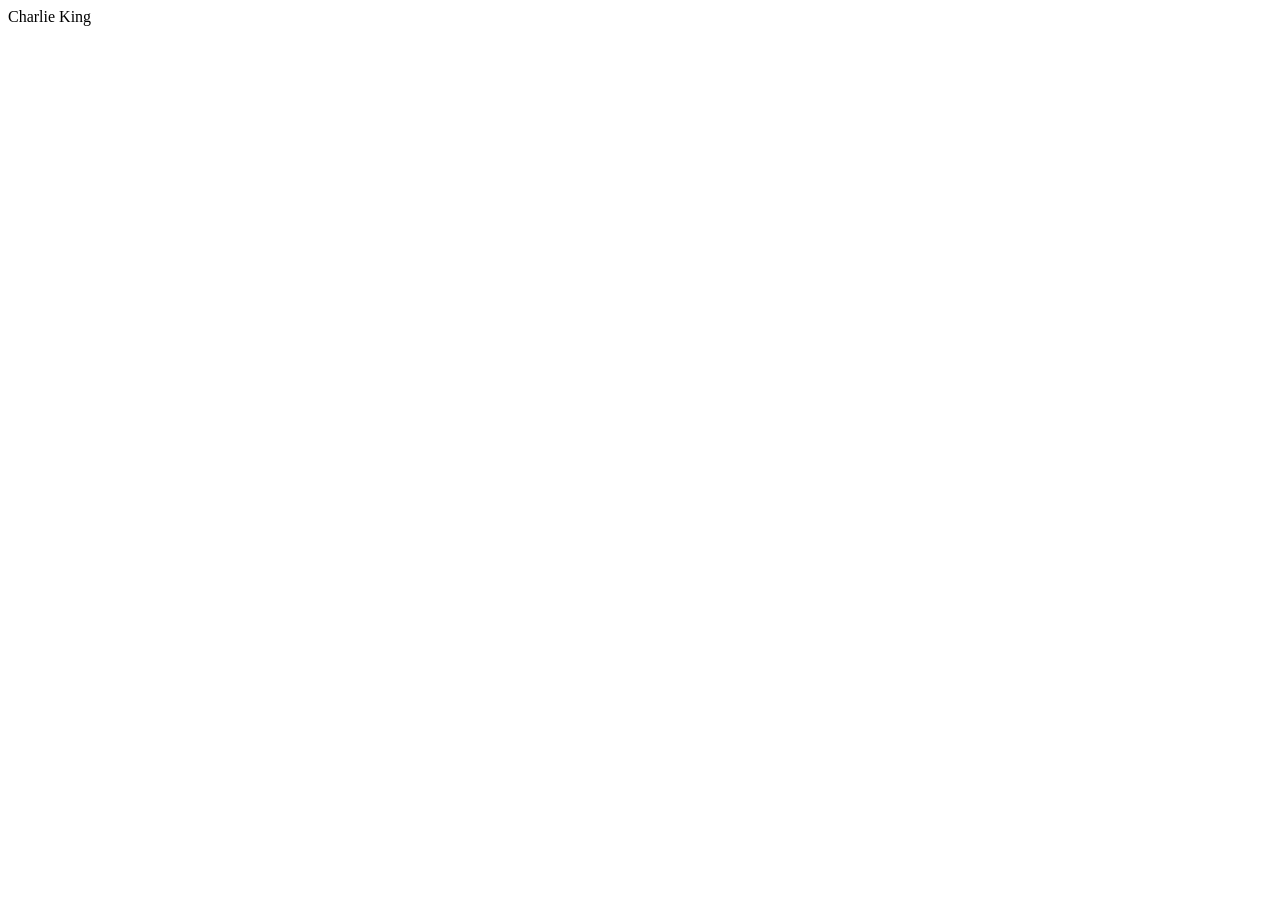
==== index.html @ 3c4afb52 "Create index.html Home Page" ====
<!DOCTYPE html>
<html lang="en">
<head>
    <meta charset="UTF-8">
    <meta name="viewport" content="width=device-width, initial-scale=1.0">
    <title>Charlie's Website</title>
</head>
<body>
    Charlie King
</body>
</html>
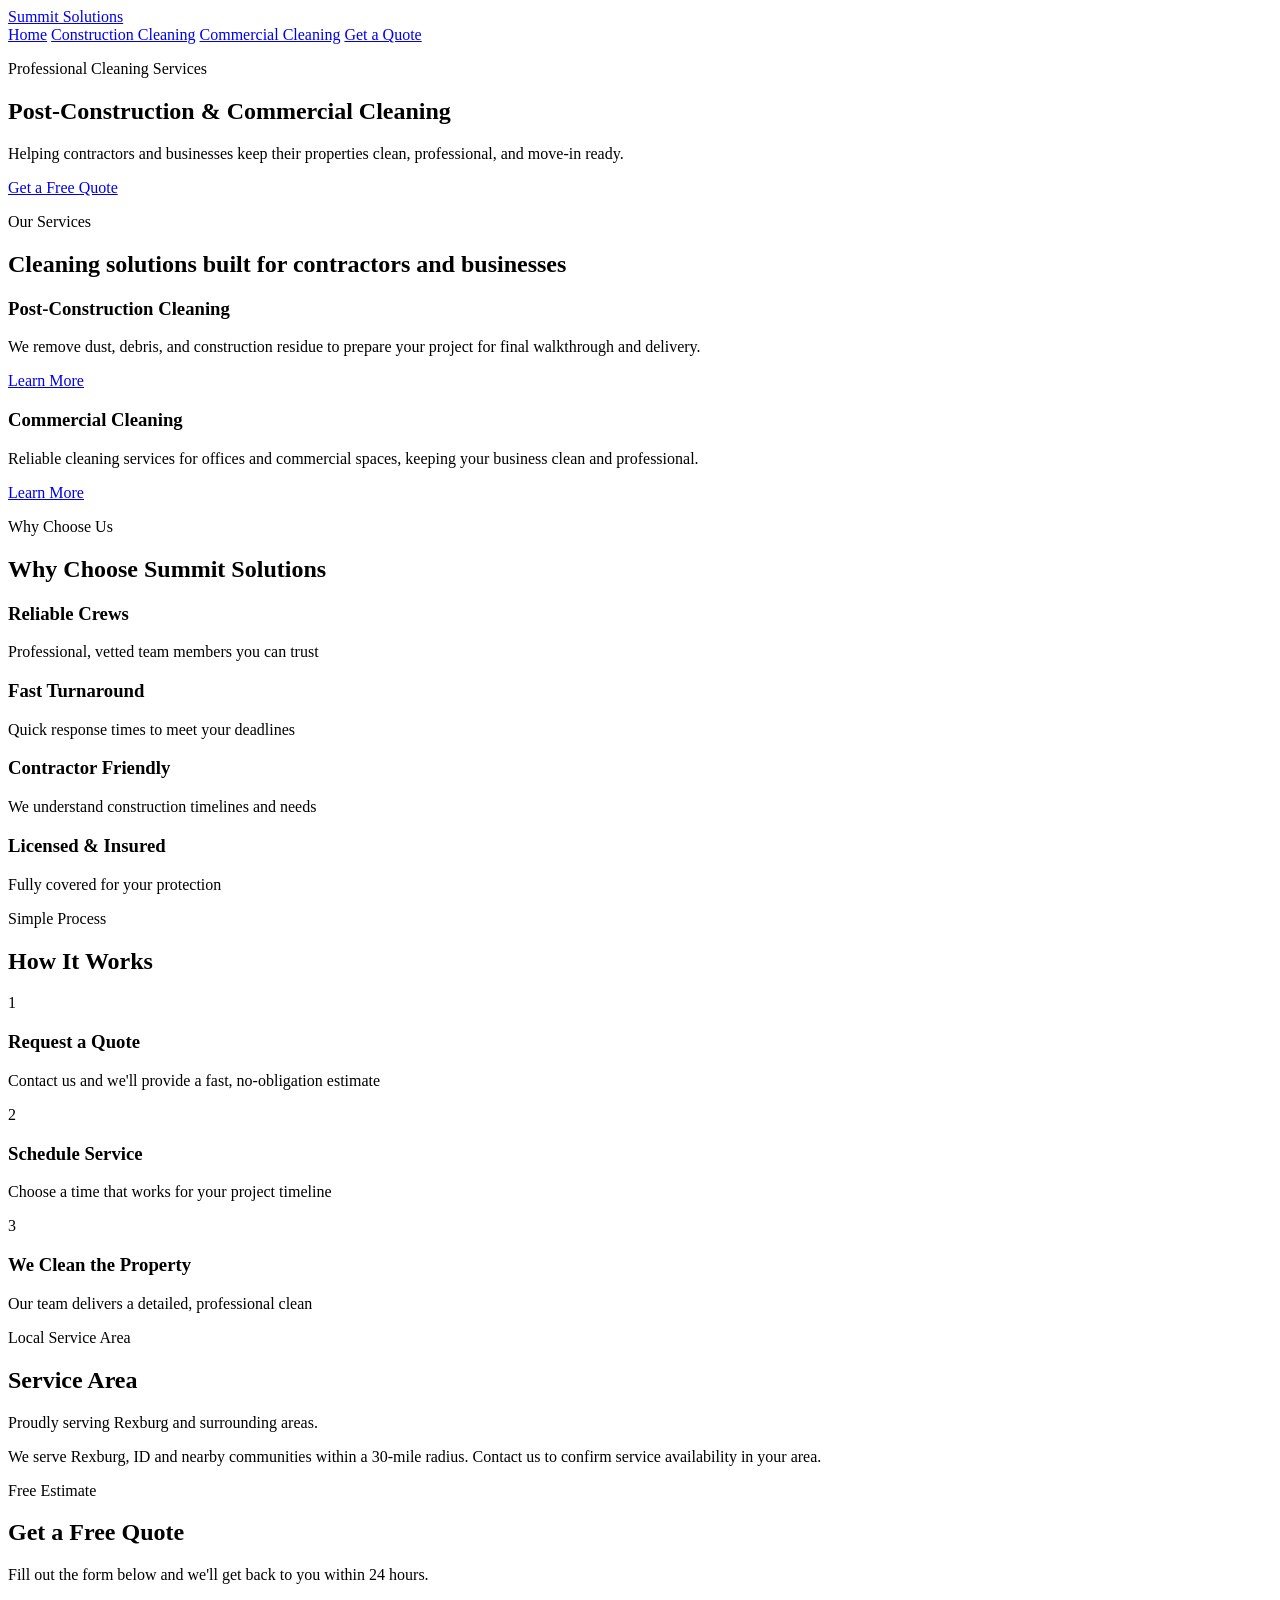
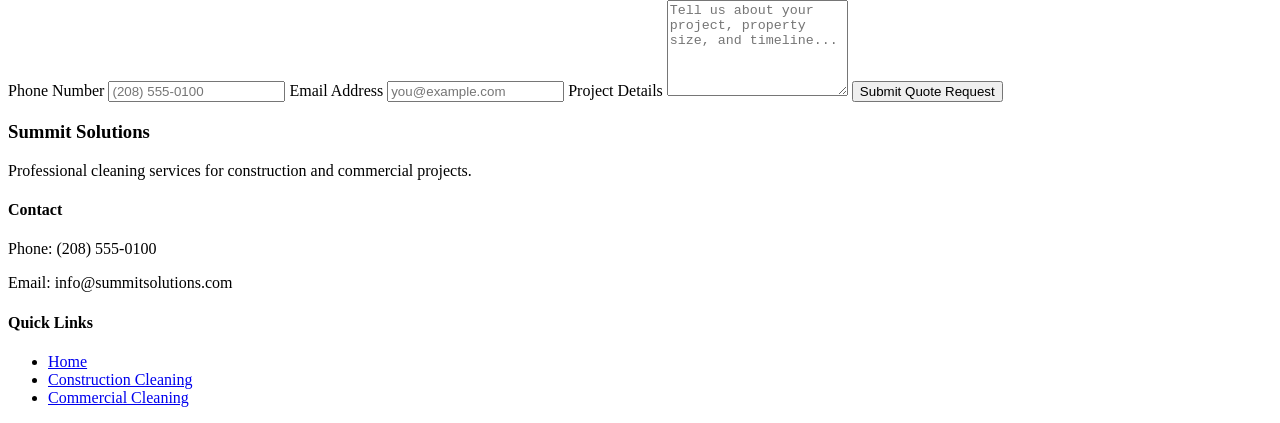
==== commit af387e0e: "Add files via upload added content" ====
--- a/index.html
+++ b/index.html
@@ -1,11 +1,211 @@
-<!DOCTYPE html>
-<html lang="en">
-<head>
-    <meta charset="UTF-8">
-    <meta name="viewport" content="width=device-width, initial-scale=1.0">
-    <title>Charlie's Website</title>
-</head>
-<body>
-    Charlie King
-</body>
+<!DOCTYPE html>
+<html lang="en">
+<head>
+  <meta charset="UTF-8" />
+  <meta name="viewport" content="width=device-width, initial-scale=1.0" />
+  <title>Summit Solutions | Post-Construction & Commercial Cleaning</title>
+
+  <link rel="preconnect" href="https://fonts.googleapis.com" />
+  <link rel="preconnect" href="https://fonts.gstatic.com" crossorigin />
+  <link
+    href="https://fonts.googleapis.com/css2?family=Montserrat:wght@500;600;700;800&family=Open+Sans:wght@400;500;600&display=swap"
+    rel="stylesheet"
+  />
+
+  <link rel="stylesheet" href="styles.css" />
+</head>
+<body>
+  <header class="site-header">
+    <div class="container nav">
+      <a href="#" class="logo">Summit Solutions</a>
+
+      <nav class="nav-links">
+        <a href="#">Home</a>
+        <a href="#">Construction Cleaning</a>
+        <a href="#">Commercial Cleaning</a>
+        <a href="#quote" class="nav-btn">Get a Quote</a>
+      </nav>
+    </div>
+  </header>
+
+  <main>
+    <section class="hero">
+      <div class="container hero-content">
+        <div class="hero-text">
+          <p class="eyebrow">Professional Cleaning Services</p>
+          <h1>Post-Construction &amp; Commercial Cleaning</h1>
+          <p class="hero-subtext">
+            Helping contractors and businesses keep their properties clean,
+            professional, and move-in ready.
+          </p>
+          <a href="#quote" class="btn btn-primary">Get a Free Quote</a>
+        </div>
+      </div>
+    </section>
+
+    <section class="section services">
+      <div class="container">
+        <div class="section-heading">
+          <p class="eyebrow">Our Services</p>
+          <h2>Cleaning solutions built for contractors and businesses</h2>
+        </div>
+
+        <div class="services-grid">
+          <article class="card service-card">
+            <h3>Post-Construction Cleaning</h3>
+            <p>
+              We remove dust, debris, and construction residue to prepare your
+              project for final walkthrough and delivery.
+            </p>
+            <a href="#" class="text-link">Learn More</a>
+          </article>
+
+          <article class="card service-card">
+            <h3>Commercial Cleaning</h3>
+            <p>
+              Reliable cleaning services for offices and commercial spaces,
+              keeping your business clean and professional.
+            </p>
+            <a href="#" class="text-link">Learn More</a>
+          </article>
+        </div>
+      </div>
+    </section>
+
+    <section class="section why-choose">
+      <div class="container">
+        <div class="section-heading center">
+          <p class="eyebrow">Why Choose Us</p>
+          <h2>Why Choose Summit Solutions</h2>
+        </div>
+
+        <div class="features-grid">
+          <article class="feature card">
+            <h3>Reliable Crews</h3>
+            <p>Professional, vetted team members you can trust</p>
+          </article>
+
+          <article class="feature card">
+            <h3>Fast Turnaround</h3>
+            <p>Quick response times to meet your deadlines</p>
+          </article>
+
+          <article class="feature card">
+            <h3>Contractor Friendly</h3>
+            <p>We understand construction timelines and needs</p>
+          </article>
+
+          <article class="feature card">
+            <h3>Licensed &amp; Insured</h3>
+            <p>Fully covered for your protection</p>
+          </article>
+        </div>
+      </div>
+    </section>
+
+    <section class="section process">
+      <div class="container">
+        <div class="section-heading center">
+          <p class="eyebrow">Simple Process</p>
+          <h2>How It Works</h2>
+        </div>
+
+        <div class="steps-grid">
+          <article class="step card">
+            <span class="step-number">1</span>
+            <h3>Request a Quote</h3>
+            <p>Contact us and we'll provide a fast, no-obligation estimate</p>
+          </article>
+
+          <article class="step card">
+            <span class="step-number">2</span>
+            <h3>Schedule Service</h3>
+            <p>Choose a time that works for your project timeline</p>
+          </article>
+
+          <article class="step card">
+            <span class="step-number">3</span>
+            <h3>We Clean the Property</h3>
+            <p>Our team delivers a detailed, professional clean</p>
+          </article>
+        </div>
+      </div>
+    </section>
+
+    <section class="section service-area">
+      <div class="container service-area-layout">
+        <div class="service-area-text">
+          <p class="eyebrow">Local Service Area</p>
+          <h2>Service Area</h2>
+          <p>Proudly serving Rexburg and surrounding areas.</p>
+        </div>
+
+        <div class="area-box card">
+          <p>
+            We serve Rexburg, ID and nearby communities within a 30-mile radius.
+            Contact us to confirm service availability in your area.
+          </p>
+        </div>
+      </div>
+    </section>
+
+    <section class="section quote-section" id="quote">
+      <div class="container quote-layout">
+        <div class="quote-text">
+          <p class="eyebrow">Free Estimate</p>
+          <h2>Get a Free Quote</h2>
+          <p>
+            Fill out the form below and we'll get back to you within 24 hours.
+          </p>
+        </div>
+
+        <form class="quote-form card">
+          <label for="phone">Phone Number</label>
+          <input type="tel" id="phone" name="phone" placeholder="(208) 555-0100" />
+
+          <label for="email">Email Address</label>
+          <input type="email" id="email" name="email" placeholder="you@example.com" />
+
+          <label for="details">Project Details</label>
+          <textarea
+            id="details"
+            name="details"
+            rows="6"
+            placeholder="Tell us about your project, property size, and timeline..."
+          ></textarea>
+
+          <button type="submit" class="btn btn-primary full-width">
+            Submit Quote Request
+          </button>
+        </form>
+      </div>
+    </section>
+  </main>
+
+  <footer class="site-footer">
+    <div class="container footer-grid">
+      <div>
+        <h3>Summit Solutions</h3>
+        <p>
+          Professional cleaning services for construction and commercial projects.
+        </p>
+      </div>
+
+      <div>
+        <h4>Contact</h4>
+        <p>Phone: (208) 555-0100</p>
+        <p>Email: info@summitsolutions.com</p>
+      </div>
+
+      <div>
+        <h4>Quick Links</h4>
+        <ul class="footer-links">
+          <li><a href="#">Home</a></li>
+          <li><a href="#">Construction Cleaning</a></li>
+          <li><a href="#">Commercial Cleaning</a></li>
+        </ul>
+      </div>
+    </div>
+  </footer>
+</body>
 </html>
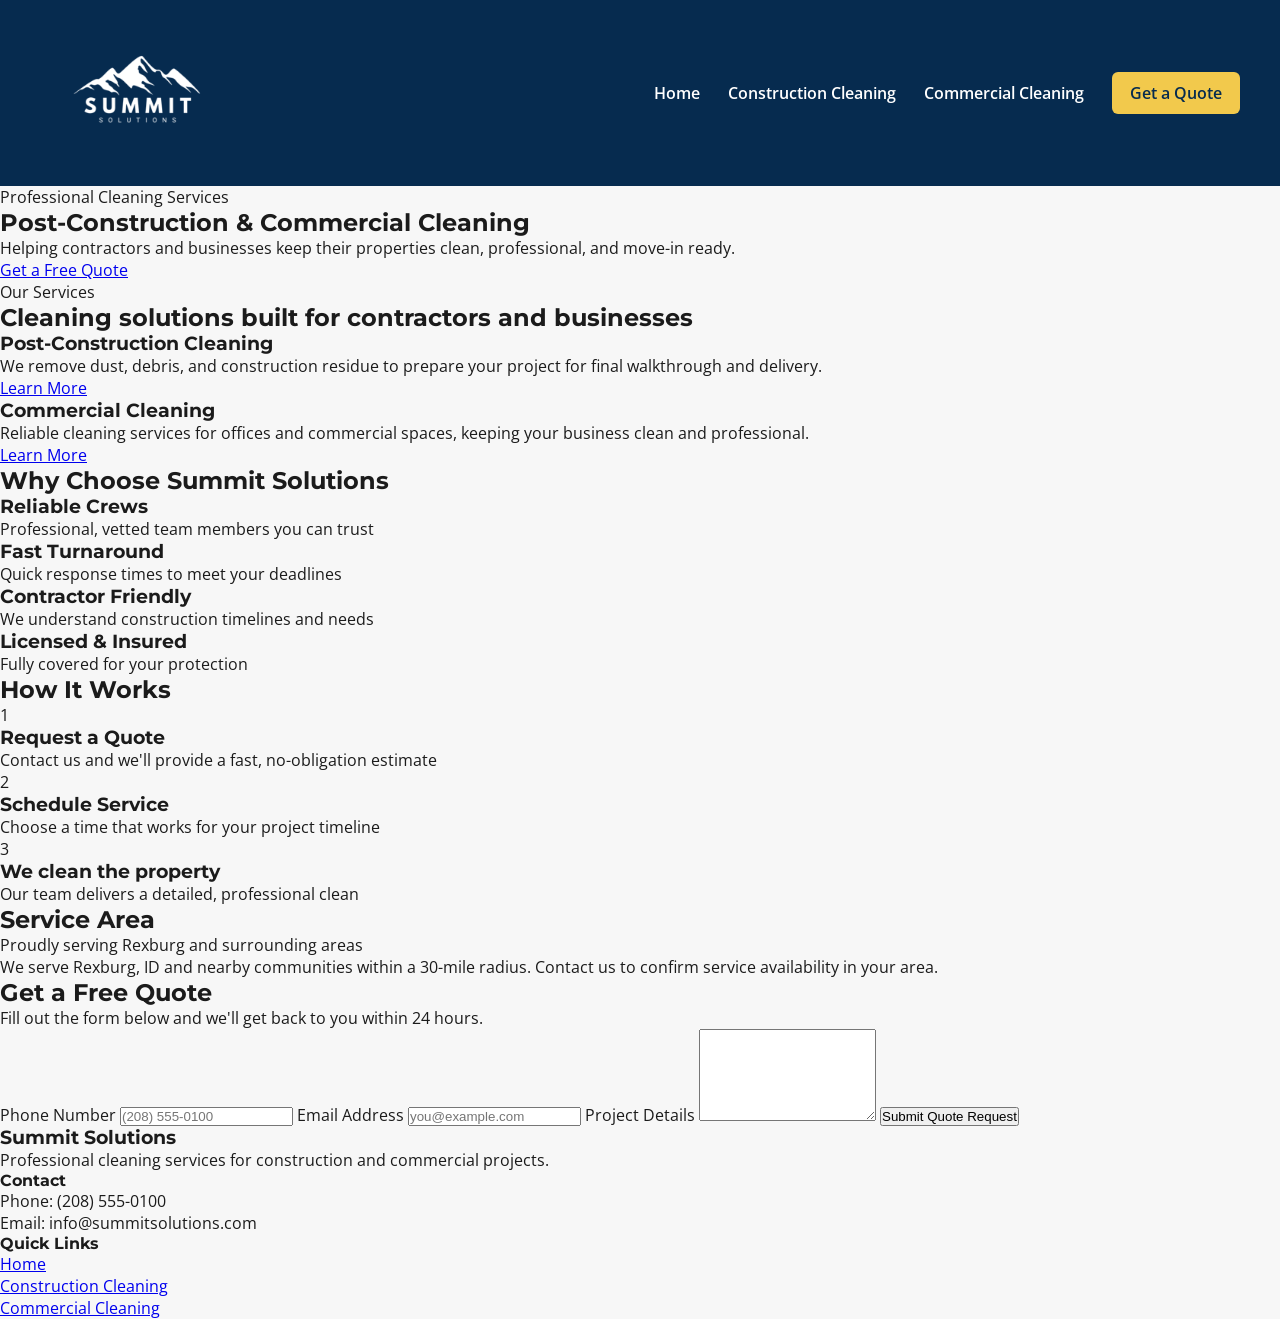
==== commit 4d1b05c1: "simplified html file" ====
--- a/index.html
+++ b/index.html
@@ -1,28 +1,29 @@
 <!DOCTYPE html>
 <html lang="en">
+
 <head>
-  <meta charset="UTF-8" />
-  <meta name="viewport" content="width=device-width, initial-scale=1.0" />
+  <meta charset="UTF-8">
+  <meta name="viewport" content="width=device-width, initial-scale=1.0">
   <title>Summit Solutions | Post-Construction & Commercial Cleaning</title>
-
   <link rel="preconnect" href="https://fonts.googleapis.com" />
   <link rel="preconnect" href="https://fonts.gstatic.com" crossorigin />
   <link
     href="https://fonts.googleapis.com/css2?family=Montserrat:wght@500;600;700;800&family=Open+Sans:wght@400;500;600&display=swap"
-    rel="stylesheet"
-  />
-
+    rel="stylesheet" />
   <link rel="stylesheet" href="styles.css" />
 </head>
+
 <body>
   <header class="site-header">
-    <div class="container nav">
-      <a href="#" class="logo">Summit Solutions</a>
+    <div class="nav">
+      <a href="index.html" class="logo">
+        <img src="images/logo-small.png" alt="Summit Solutions Logo"/>
+      </a>
 
       <nav class="nav-links">
-        <a href="#">Home</a>
-        <a href="#">Construction Cleaning</a>
-        <a href="#">Commercial Cleaning</a>
+        <a href="index.html">Home</a>
+        <a href="constructioncleaning.html">Construction Cleaning</a>
+        <a href="commercialcleaning.html">Commercial Cleaning</a>
         <a href="#quote" class="nav-btn">Get a Quote</a>
       </nav>
     </div>
@@ -30,165 +31,140 @@
 
   <main>
     <section class="hero">
-      <div class="container hero-content">
+      <div class="hero-content">
         <div class="hero-text">
-          <p class="eyebrow">Professional Cleaning Services</p>
-          <h1>Post-Construction &amp; Commercial Cleaning</h1>
+          <p class="label">Professional Cleaning Services</p>
+          <h1> Post-Construction & Commercial Cleaning</h1>
           <p class="hero-subtext">
-            Helping contractors and businesses keep their properties clean,
-            professional, and move-in ready.
+            Helping contractors and businesses keep their properties clean, professional,
+            and move-in ready.
           </p>
-          <a href="#quote" class="btn btn-primary">Get a Free Quote</a>
+          <a href="#quote" class="quote-btn">Get a Free Quote</a>
         </div>
       </div>
     </section>
 
-    <section class="section services">
-      <div class="container">
-        <div class="section-heading">
-          <p class="eyebrow">Our Services</p>
-          <h2>Cleaning solutions built for contractors and businesses</h2>
-        </div>
+    <section class="services">
+      <div class="section-head">
+        <p class="label">Our Services</p>
+        <h2>Cleaning solutions built for contractors and businesses</h2>
+      </div>
 
-        <div class="services-grid">
-          <article class="card service-card">
-            <h3>Post-Construction Cleaning</h3>
-            <p>
-              We remove dust, debris, and construction residue to prepare your
-              project for final walkthrough and delivery.
-            </p>
-            <a href="#" class="text-link">Learn More</a>
-          </article>
+      <div class="services-grid">
+        <article class="service-card">
+          <h3>Post-Construction Cleaning</h3>
+          <p> We remove dust, debris, and construction residue to prepare your
+            project for final walkthrough and delivery.
+          </p>
+          <a href="constructioncleaning.html" class="text-link">Learn More</a>
+        </article>
 
-          <article class="card service-card">
-            <h3>Commercial Cleaning</h3>
-            <p>
-              Reliable cleaning services for offices and commercial spaces,
-              keeping your business clean and professional.
-            </p>
-            <a href="#" class="text-link">Learn More</a>
-          </article>
-        </div>
+        <article class="service-card">
+          <h3>Commercial Cleaning</h3>
+          <p> Reliable cleaning services for offices and commercial spaces,
+            keeping your business clean and professional.
+          </p>
+          <a href="commercialcleaning.html" class="text-link">Learn More</a>
+        </article>
       </div>
     </section>
 
-    <section class="section why-choose">
-      <div class="container">
-        <div class="section-heading center">
-          <p class="eyebrow">Why Choose Us</p>
-          <h2>Why Choose Summit Solutions</h2>
-        </div>
+    <section class="why-choose">
+      <div class="section-head">
+        <h2>Why Choose Summit Solutions</h2>
+      </div>
 
-        <div class="features-grid">
-          <article class="feature card">
-            <h3>Reliable Crews</h3>
-            <p>Professional, vetted team members you can trust</p>
-          </article>
+      <div class="why-grid">
+        <article class="why-card">
+          <h3>Reliable Crews</h3>
+          <p>Professional, vetted team members you can trust</p>
+        </article>
 
-          <article class="feature card">
-            <h3>Fast Turnaround</h3>
-            <p>Quick response times to meet your deadlines</p>
-          </article>
+        <article class="why-card">
+          <h3>Fast Turnaround</h3>
+          <p>Quick response times to meet your deadlines</p>
+        </article>
 
-          <article class="feature card">
-            <h3>Contractor Friendly</h3>
-            <p>We understand construction timelines and needs</p>
-          </article>
+        <article class="why-card">
+          <h3>Contractor Friendly</h3>
+          <p>We understand construction timelines and needs</p>
+        </article>
 
-          <article class="feature card">
-            <h3>Licensed &amp; Insured</h3>
-            <p>Fully covered for your protection</p>
-          </article>
-        </div>
+        <article class="why-card">
+          <h3>Licensed & Insured</h3>
+          <p>Fully covered for your protection</p>
+        </article>
       </div>
     </section>
 
-    <section class="section process">
-      <div class="container">
-        <div class="section-heading center">
-          <p class="eyebrow">Simple Process</p>
-          <h2>How It Works</h2>
-        </div>
+    <section class="process">
+      <div class="section-head">
+        <h2>How It Works</h2>
+      </div>
 
-        <div class="steps-grid">
-          <article class="step card">
-            <span class="step-number">1</span>
-            <h3>Request a Quote</h3>
-            <p>Contact us and we'll provide a fast, no-obligation estimate</p>
-          </article>
+      <div class="process-grid">
+        <article class="process-card">
+          <span class="process-number">1</span>
+          <h3>Request a Quote</h3>
+          <p>Contact us and we'll provide a fast, no-obligation estimate</p>
+        </article>
 
-          <article class="step card">
-            <span class="step-number">2</span>
-            <h3>Schedule Service</h3>
-            <p>Choose a time that works for your project timeline</p>
-          </article>
+        <article class="process-card">
+          <span class="process-number">2</span>
+          <h3>Schedule Service</h3>
+          <p>Choose a time that works for your project timeline</p>
+        </article>
 
-          <article class="step card">
-            <span class="step-number">3</span>
-            <h3>We Clean the Property</h3>
-            <p>Our team delivers a detailed, professional clean</p>
-          </article>
-        </div>
+        <article class="process-card">
+          <span class="process-number">3</span>
+          <h3>We clean the property</h3>
+          <p>Our team delivers a detailed, professional clean</p>
+        </article>
       </div>
     </section>
 
-    <section class="section service-area">
-      <div class="container service-area-layout">
-        <div class="service-area-text">
-          <p class="eyebrow">Local Service Area</p>
-          <h2>Service Area</h2>
-          <p>Proudly serving Rexburg and surrounding areas.</p>
-        </div>
+    <section class="service-area">
+      <div class="section-head">
+        <h2>Service Area</h2>
+        <p> Proudly serving Rexburg and surrounding areas</p>
+      </div>
 
-        <div class="area-box card">
-          <p>
-            We serve Rexburg, ID and nearby communities within a 30-mile radius.
-            Contact us to confirm service availability in your area.
-          </p>
-        </div>
+      <div class="area-card">
+        <p> We serve Rexburg, ID and nearby communities within a
+          30-mile radius. Contact us to confirm service availability in your area.
+        </p>
       </div>
     </section>
 
-    <section class="section quote-section" id="quote">
-      <div class="container quote-layout">
-        <div class="quote-text">
-          <p class="eyebrow">Free Estimate</p>
-          <h2>Get a Free Quote</h2>
-          <p>
-            Fill out the form below and we'll get back to you within 24 hours.
-          </p>
-        </div>
+    <section class="quote-section" id="quote">
+      <div class="section-head">
+        <h2>Get a Free Quote</h2>
+        <p> Fill out the form below and we'll get back to you within 24 hours.</p>
+      </div>
 
-        <form class="quote-form card">
-          <label for="phone">Phone Number</label>
-          <input type="tel" id="phone" name="phone" placeholder="(208) 555-0100" />
+      <form class="quote-form">
+        <label for="phone">Phone Number</label>
+        <input type="tel" id="phone" name="phone" placeholder="(208) 555-0100" />
 
-          <label for="email">Email Address</label>
-          <input type="email" id="email" name="email" placeholder="you@example.com" />
+        <label for="email">Email Address</label>
+        <input type="email" id="email" name="email" placeholder="you@example.com" />
 
-          <label for="details">Project Details</label>
-          <textarea
-            id="details"
-            name="details"
-            rows="6"
-            placeholder="Tell us about your project, property size, and timeline..."
-          ></textarea>
+        <label for="details">Project Details</label>
+        <textarea id="details" name="details" rows="6" placeholder="Tell us your project, property size, and timeline.">
+        </textarea>
 
-          <button type="submit" class="btn btn-primary full-width">
-            Submit Quote Request
-          </button>
-        </form>
-      </div>
+        <button type="submit" class="submit-btn">
+          Submit Quote Request
+        </button>
+      </form>
     </section>
+  
   </main>
-
-  <footer class="site-footer">
-    <div class="container footer-grid">
+  <footer class="footer">
+    <div class="footer-grid">
       <div>
         <h3>Summit Solutions</h3>
-        <p>
-          Professional cleaning services for construction and commercial projects.
-        </p>
+        <p> Professional cleaning services for construction and commercial projects.</p>
       </div>
 
       <div>
@@ -200,9 +176,9 @@
       <div>
         <h4>Quick Links</h4>
         <ul class="footer-links">
-          <li><a href="#">Home</a></li>
-          <li><a href="#">Construction Cleaning</a></li>
-          <li><a href="#">Commercial Cleaning</a></li>
+          <li><a href="index.html">Home</a></li>
+          <li><a href="constructioncleaning.html">Construction Cleaning</a></li>
+          <li><a href="commercialcleaning.html">Commercial Cleaning</a></li>
         </ul>
       </div>
     </div>
--- a/styles.css
+++ b/styles.css
@@ -0,0 +1,77 @@
+* {
+    margin: 0;
+    padding: 0;
+    box-sizing: border-box;
+}
+
+body {
+    font-family: "Open Sans", sans-serif;
+    color: #1b1b1b;
+    background-color: #f7f7f7
+}
+
+h1, h2, h3, h4 {
+    font-family: "Montserrat", sans-serif;
+}
+
+.site-header {
+    background-color: #062b4f;
+    padding: 16px 40px;
+}
+
+.nav {
+    max-width: 1200px;
+    margin: 0 auto;
+    display: flex;
+    justify-content: space-between;
+    align-items: center;
+    gap: 24px;
+}
+
+.logo {
+    font-family: "Montserrat", sans-serif;
+    font-size: 1.1rem;
+    font-weight: 700;
+    color: white;
+    text-decoration: none;
+
+}
+
+.logo img {
+    filter: 
+    brightness(0) 
+    invert(1);
+    width: 150px;
+    height: auto;
+    transform: scale(1.3);
+    transform-origin: left center;
+}
+
+.nav-links {
+    display: flex;
+    gap: 28px;
+    align-items: center;
+}
+
+.nav-links a {
+    color: white;
+    text-decoration: none;
+    font-size: 1rem;
+    font-weight: 600;
+}
+
+.nav-links a:hover {
+    color: #f2c94c;
+}
+
+.nav-btn {
+    background-color: #f2c94c;
+    color: #062b4f !important;
+    padding: 10px 18px;
+    border-radius: 6px;
+    font-weight: 700;
+}
+
+.nav-btn:hover {
+    background-color: #ddb63f;
+}
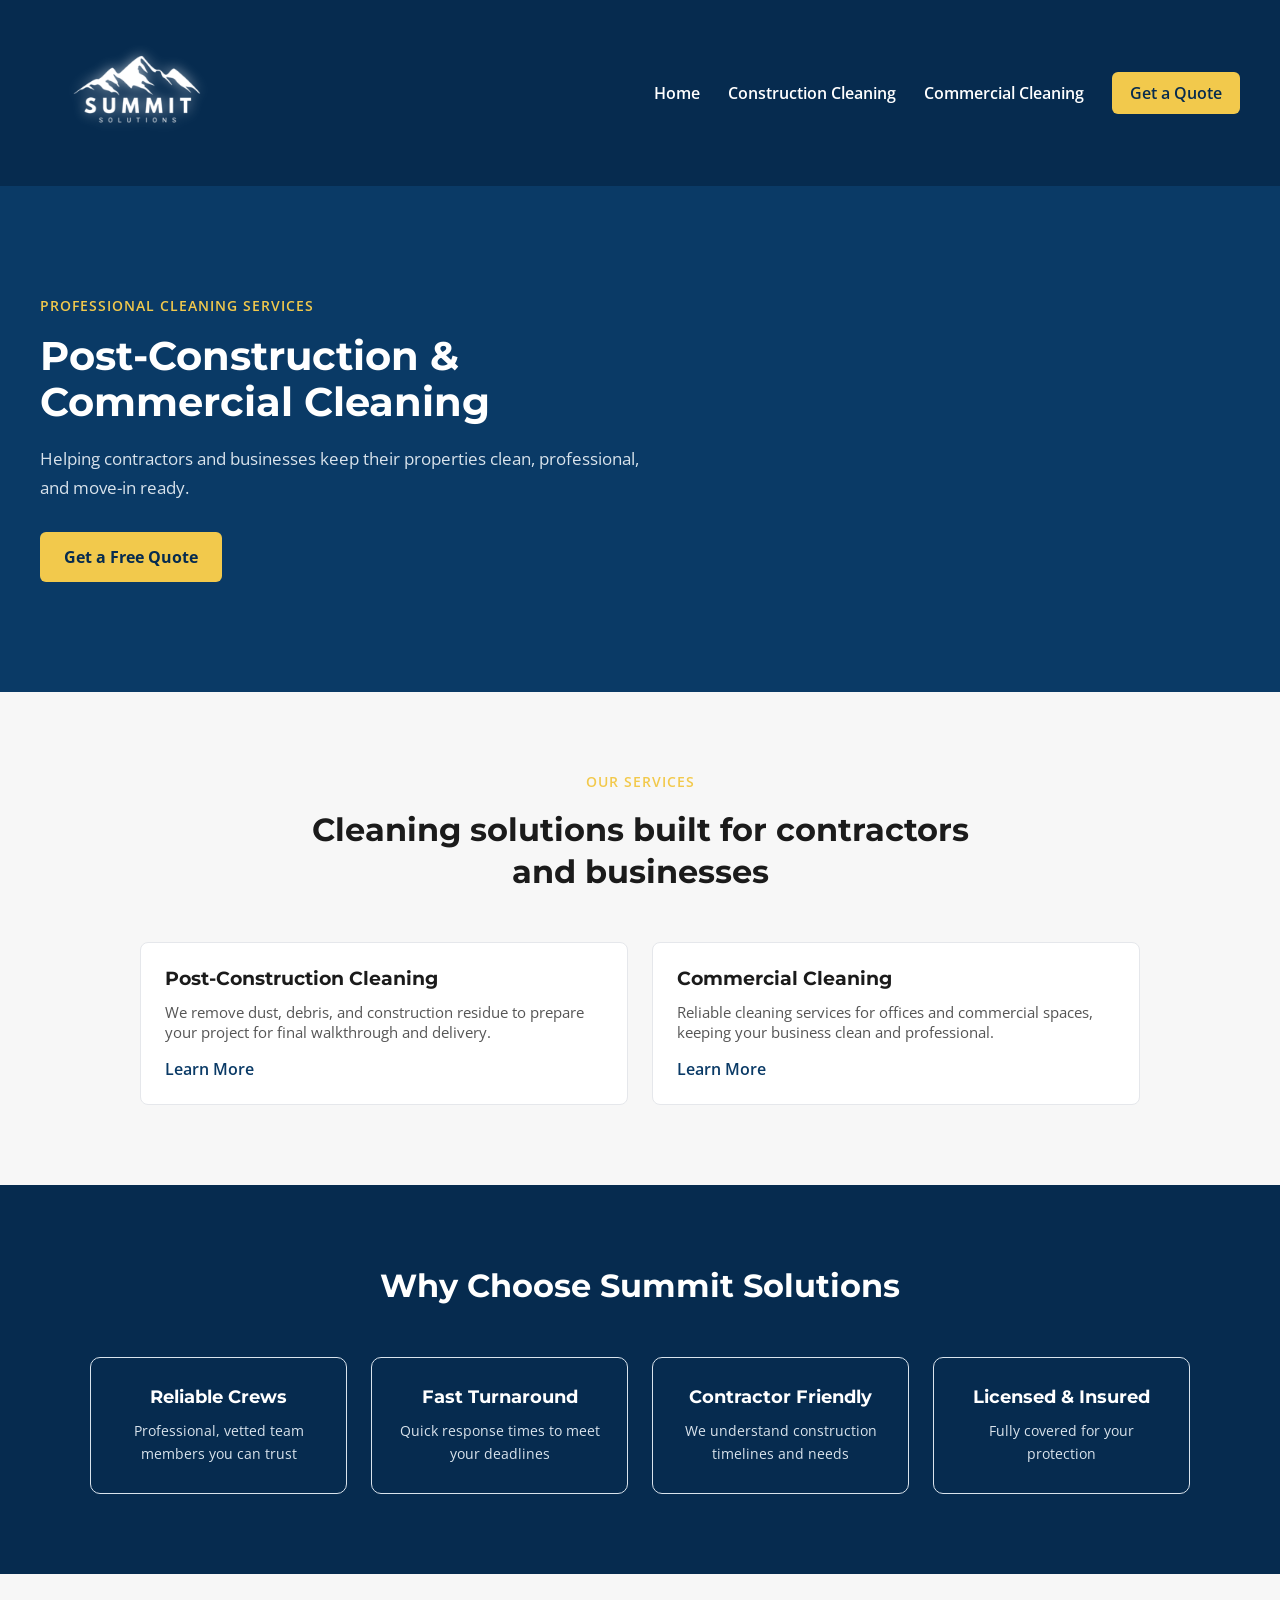
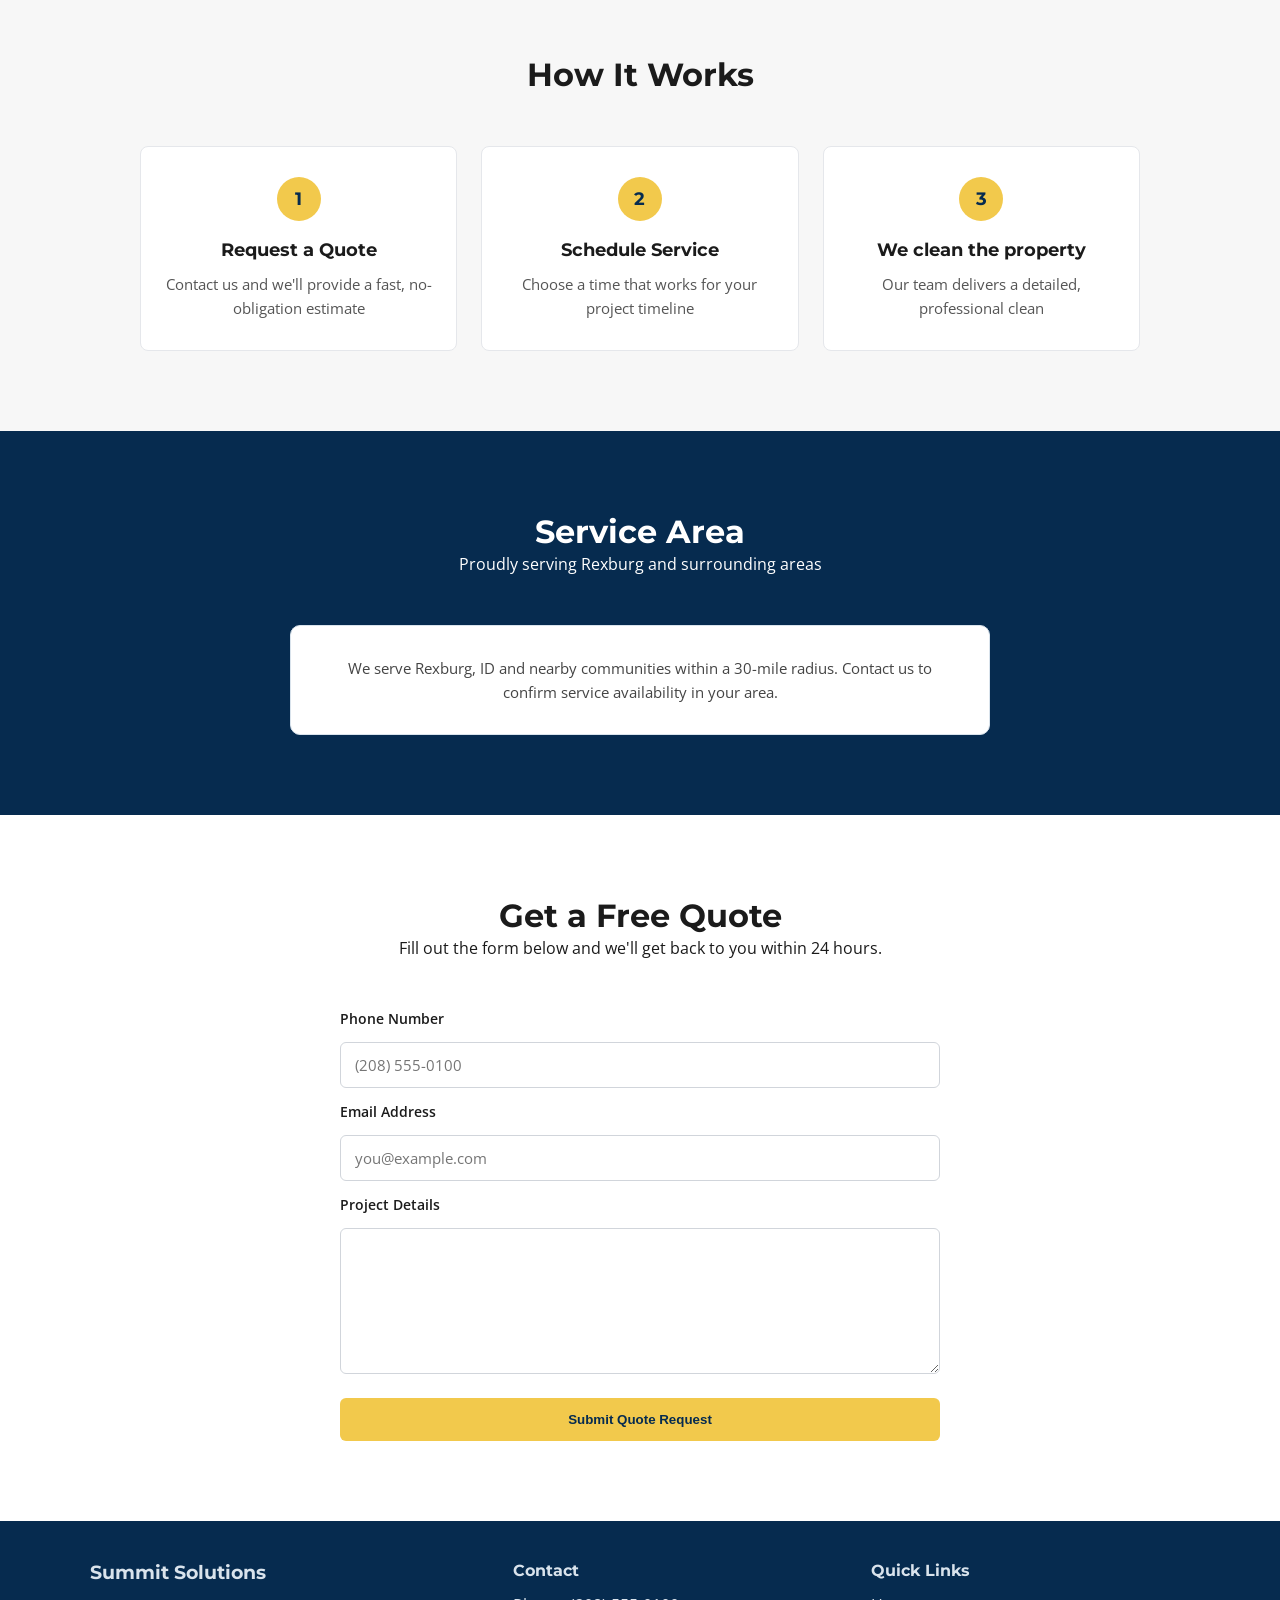
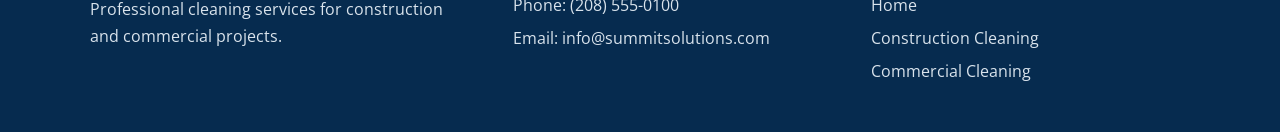
==== commit 7f7d3bf8: "Finalized HTML" ====
--- a/index.html
+++ b/index.html
@@ -34,7 +34,7 @@
       <div class="hero-content">
         <div class="hero-text">
           <p class="label">Professional Cleaning Services</p>
-          <h1> Post-Construction & Commercial Cleaning</h1>
+          <h1>Post-Construction & Commercial Cleaning</h1>
           <p class="hero-subtext">
             Helping contractors and businesses keep their properties clean, professional,
             and move-in ready.
--- a/styles.css
+++ b/styles.css
@@ -40,7 +40,8 @@
 .logo img {
     filter: 
     brightness(0) 
-    invert(1);
+    invert(1)
+    drop-shadow(0 0 5px #ffffff99);
     width: 150px;
     height: auto;
     transform: scale(1.3);
@@ -74,4 +75,295 @@
 
 .nav-btn:hover {
     background-color: #ddb63f;
+}
+
+.hero {
+    background-color: #0a3a66;
+    color: white;
+    padding: 110px 40px;
+}
+
+.hero-content {
+    max-width: 1200px;
+    margin: 0 auto;   
+}
+
+.hero-text {
+    max-width: 650px;
+}
+
+.label {
+    font-size: 0.9rem;
+    font-weight: 600;
+    letter-spacing: 1px;
+    text-transform: uppercase;
+    color: #f2c94c;
+    margin-bottom: 18px;
+}
+
+.hero h1 {
+    font-size: 2.5rem;
+    line-height: 1.15;
+    margin-bottom: 20px;
+}
+
+.hero-subtext {
+    font-size: 1.05rem;
+    line-height: 1.7;
+    color: #d9e3ec;
+    margin-bottom: 30px;
+    max-width: 600px;
+}
+
+.quote-btn {
+    display: inline-block;
+    background-color: #f2c94c;
+    color: #062b4f;
+    border-radius: 6px;
+    font-weight: 700;
+    text-decoration: none;
+    padding: 14px 24px;
+}
+
+.quote-btn:hover {
+    background-color: #ddb63f;
+}
+
+.services {
+    padding: 80px 40px;
+    background-color: #f7f7f7;
+}
+
+.section-head {
+    max-width: 700px;
+    margin: 0 auto 50px;
+    text-align: center;
+}
+
+.section-head h2 {
+    font-size: 2rem;
+    line-height: 1.3;
+}
+
+.services-grid {
+    max-width: 1000px;
+    margin: 0 auto;
+    display: grid;
+    grid-template-columns: repeat(2, 1fr);
+    gap: 24px;
+}
+
+.service-card {
+    background-color: white;
+    padding: 24px;
+    border-radius: 8px;
+    border: 1px solid #e5e7eb;
+    text-align: left;
+}
+
+.service-card h3 {
+    margin-bottom: 12px;
+}
+
+.service-card p {
+    font-size: 0.95rem;
+    color: #555555;
+    margin-bottom: 16px;
+}
+
+.text-link {
+    color: #0a3a66;
+    font-weight: 600;
+    text-decoration: none;
+}
+
+.text-link:hover {
+    text-decoration: underline;
+}
+
+.why-choose {
+    padding: 80px 40px;
+    background-color: #062b4f;
+    color: white;
+}
+
+.why-grid {
+    max-width: 1100px;
+    margin: 0 auto;
+    display: grid;
+    grid-template-columns: repeat(4, 1fr);
+    gap: 24px;
+}
+
+.why-card {
+    border: 1px solid #d9e3ec;
+    border-radius: 10px;
+    padding: 28px 20px;
+    text-align: center;
+    background-color: transparent;
+}
+
+.why-card h3 {
+    font-size: 1.1rem;
+    margin-bottom: 12px;
+}
+
+.why-card p {
+    font-size: 0.9rem;
+    line-height: 1.6;
+    color: #d9e3ec;
+}
+
+.process {
+    padding: 80px 40px;
+    background-color: #f7f7f7;
+}
+
+.process-grid {
+    max-width: 1000px;
+    margin: 0 auto;
+    display: grid;
+    grid-template-columns: repeat(3, 1fr);
+    gap: 24px;
+}
+
+.process-card {
+    background-color: white;
+    padding: 30px 24px;
+    border-radius: 8px;
+    border: 1px solid #e5e7eb;
+    text-align: center;
+}
+
+.process-number {
+    display: inline-flex;
+    justify-content: center;
+    align-items: center;
+    width: 44px;
+    height: 44px;
+    margin-bottom: 18px;
+    border-radius: 50%;
+    background-color: #f2c94c;
+    color: #062b4f;
+    font-family: "Montserrat", sans-serif;
+    font-weight: 700;
+    font-size: 1.1rem;
+}
+
+.process-card h3 {
+    font-size: 1.1rem;
+    margin-bottom: 12px;
+}
+
+.process-card p {
+    font-size: 0.95rem;
+    line-height: 1.6;
+    color: #555555;
+}
+
+.service-area {
+    padding: 80px 40px;
+    background-color: #062b4f;
+    color: white;
+}
+
+.area-card {
+    max-width: 700px;
+    margin: 30px auto 0;
+    background-color: white;
+    padding: 30px;
+    border-radius: 10px;
+    border: 1px solid #d9e3ec;
+    text-align: center;
+}
+
+.area-card p {
+    font-size: 0.95rem;
+    color: #444444;
+    line-height: 1.6;
+}
+
+.quote-section {
+    padding: 80px 40px;
+    background-color: white;
+}
+
+.quote-form {
+    max-width: 600px;
+    margin: 40px auto 0;
+    display: flex;
+    flex-direction: column;
+    gap: 14px;
+}
+
+.quote-form label {
+    font-weight: 600;
+    font-size: 0.9rem;
+}
+
+.quote-form input, .quote-form textarea {
+    width: 100%;
+    padding: 12px 14px;
+    border: 1px solid #d1d5db;
+    border-radius: 6px;
+    font-size: 0.95rem;
+    font-family: "Open Sans", sans-serif;
+}
+
+.quote-form input:focus, .quote-form textarea:focus {
+    outline: none;
+    border-color: #0a3a66;
+}
+
+.submit-btn {
+    margin-top: 10px;
+    padding: 14px;
+    background-color: #f2c94c;
+    color: #062b4f;
+    border: none;
+    border-radius: 6px;
+    font-weight: 700;
+    cursor: pointer;
+}
+
+.submit-btn:hover {
+    background-color: #ddb63f;
+}
+
+.footer {
+    background-color: #062b4f;
+    color: #d9e3ec;
+    padding: 40px;
+}
+
+.footer-grid {
+    max-width: 1100px;
+    margin: 0 auto;
+    display: grid;
+    grid-template-columns: 1.2fr 1fr 1fr;
+    gap: 40px;
+}
+
+.footer h3, 
+.footer h4 {
+    margin-bottom: 12px;
+}
+
+.footer p, 
+.footer li {
+    margin-bottom: 6px;
+    line-height: 1.7;
+}
+
+.footer-links {
+    list-style: none;
+}
+
+.footer-links a {
+    color: #d9e3ec;
+    text-decoration: none;
+}
+
+.footer-links a:hover {
+    color: #f2c94c;
 }
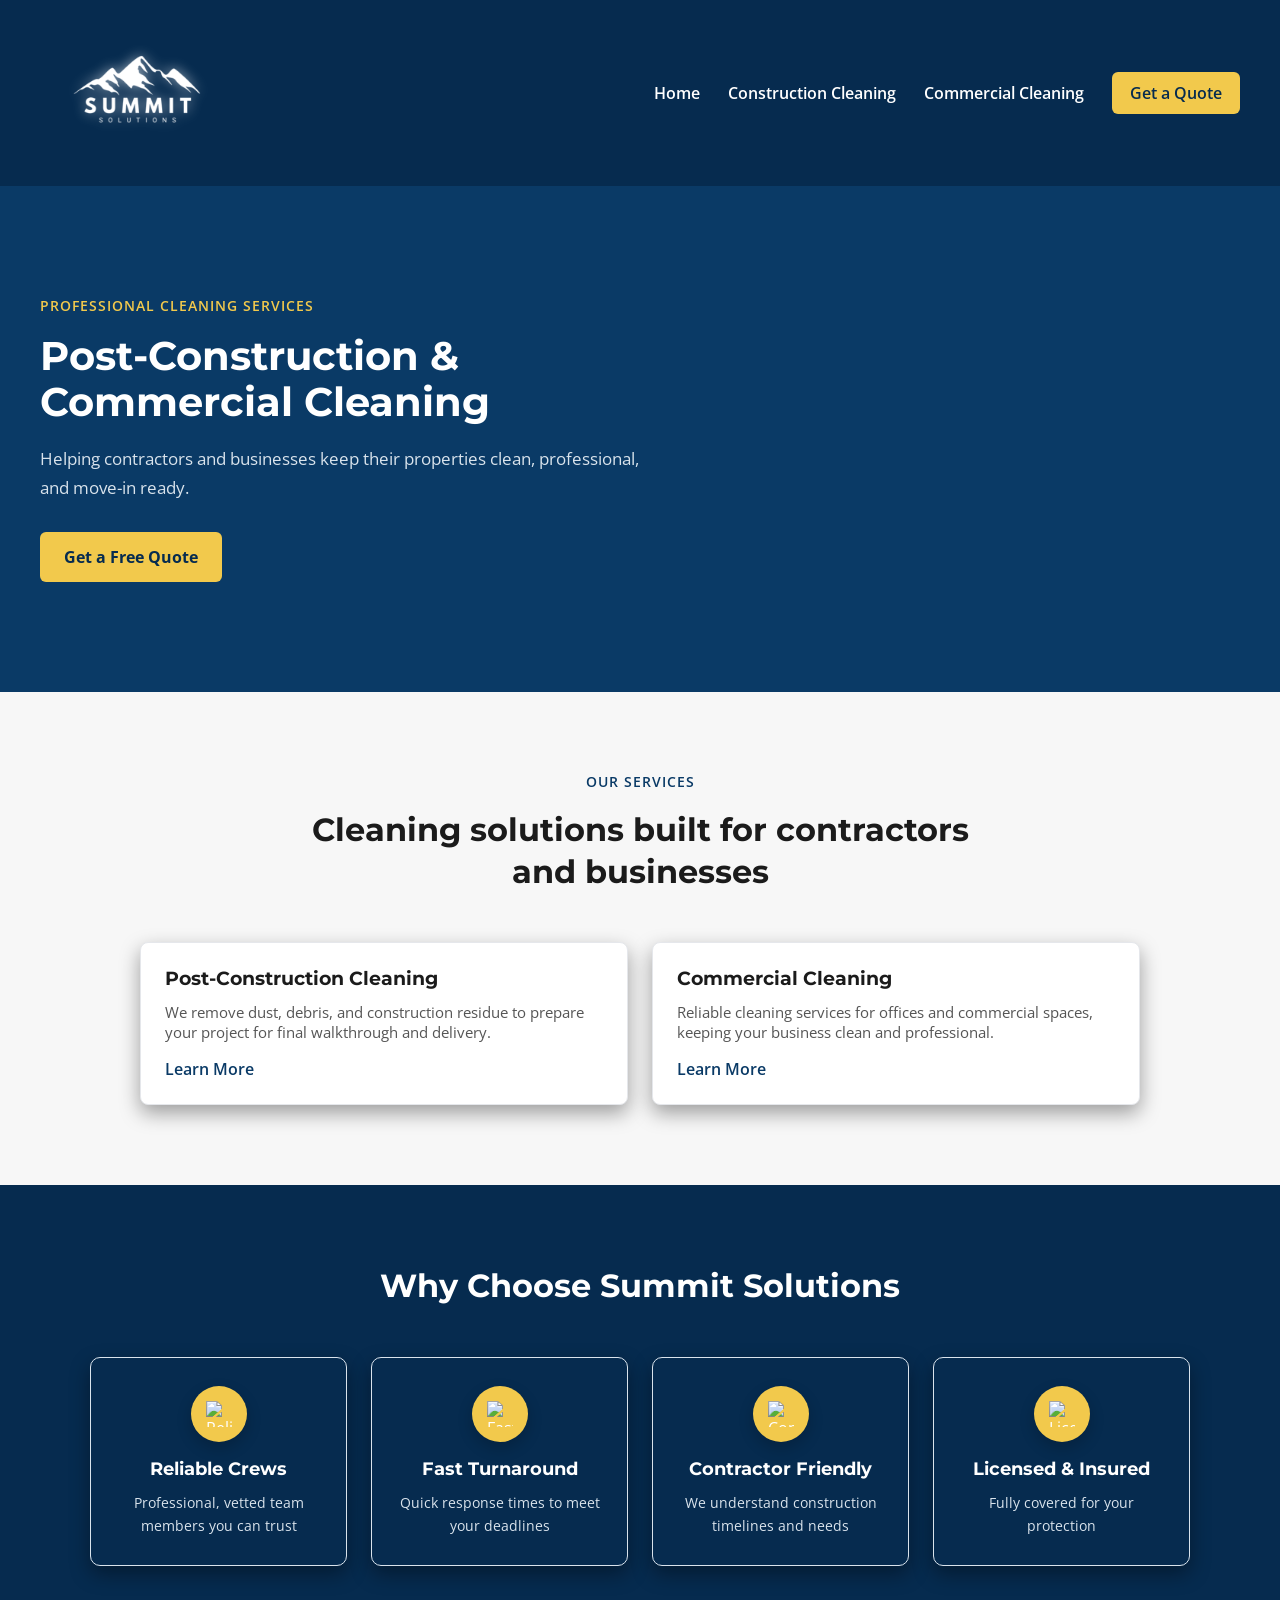
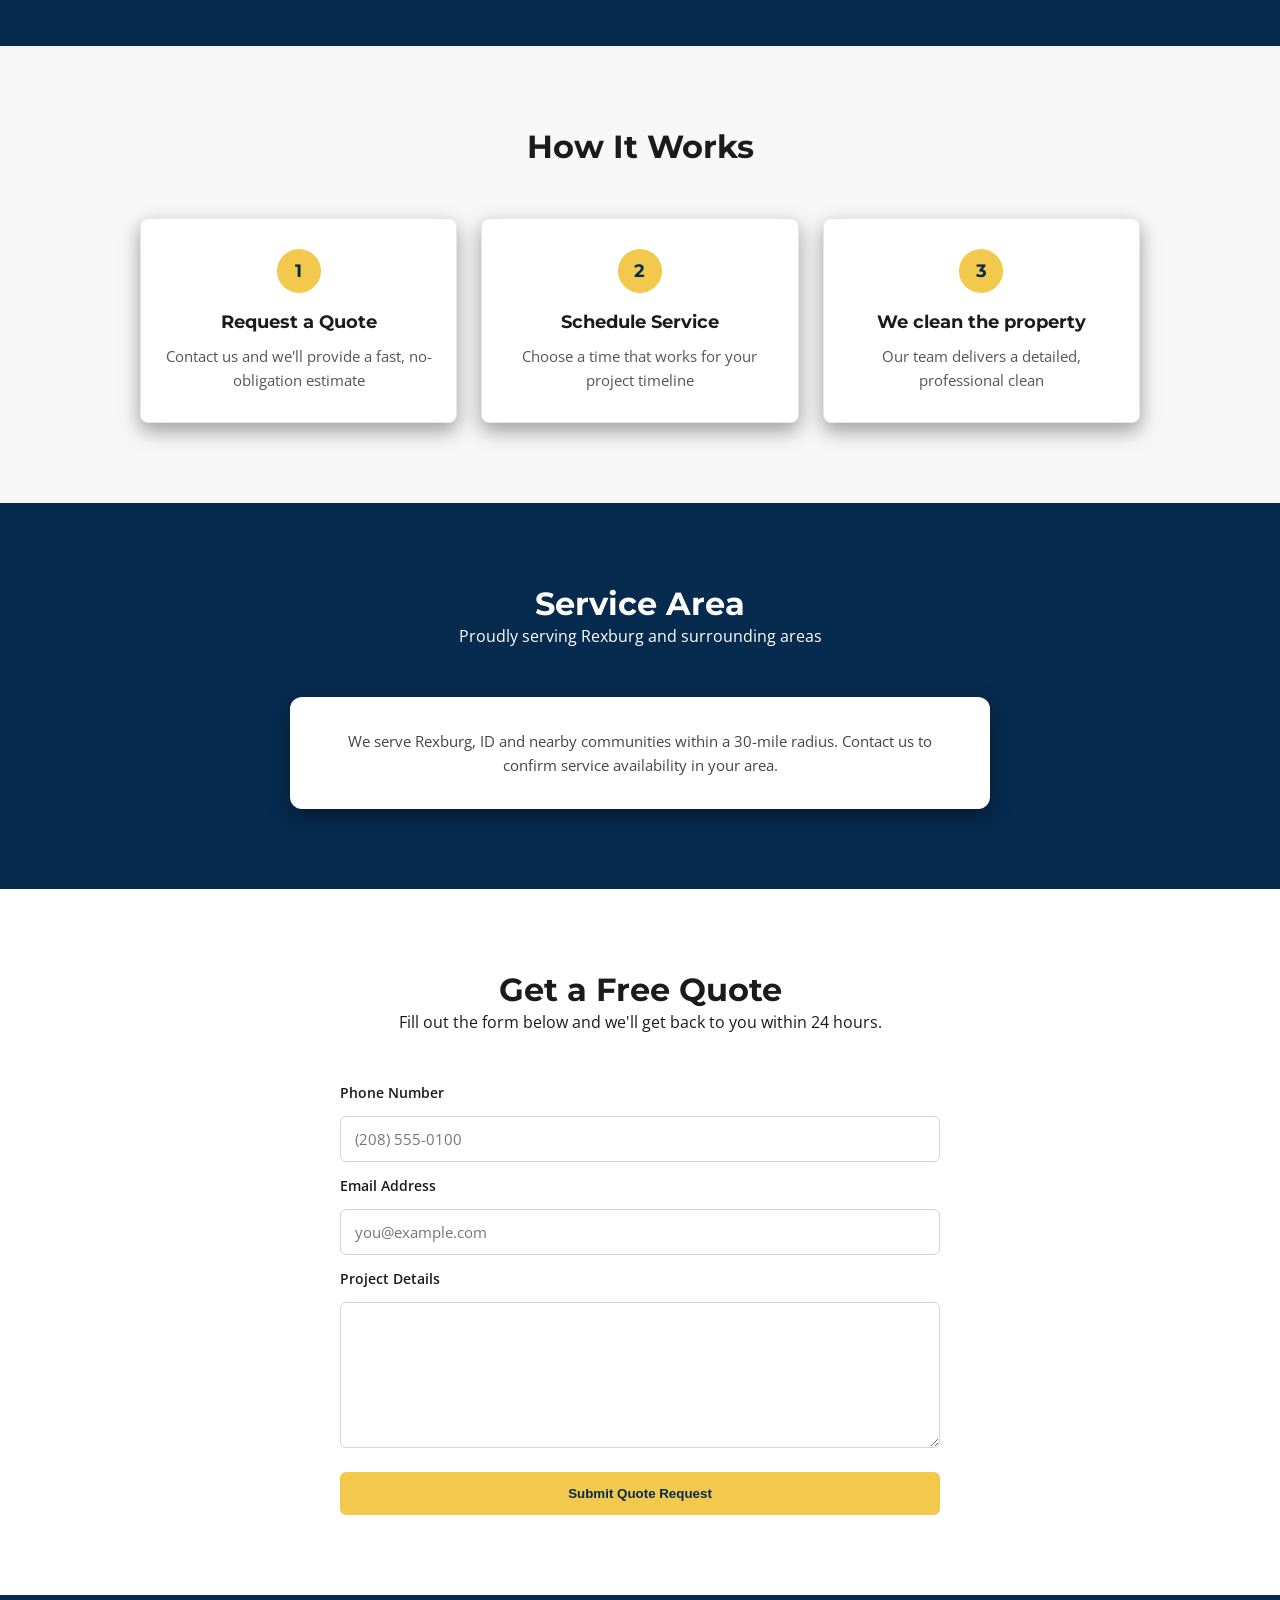
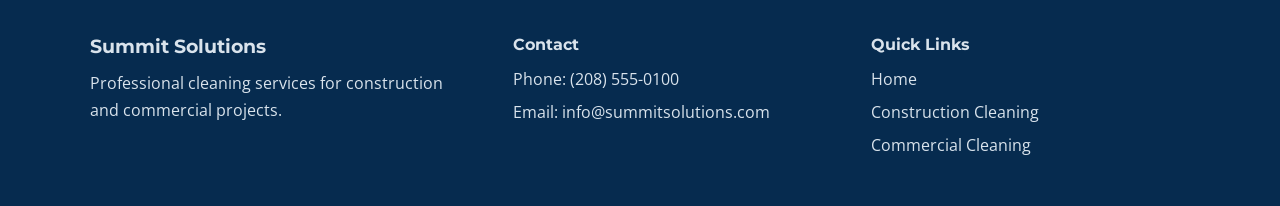
==== commit e1ce8fac: "changed html to add icons" ====
--- a/index.html
+++ b/index.html
@@ -76,21 +76,33 @@
 
       <div class="why-grid">
         <article class="why-card">
+          <span class="icon">
+            <img src="images/hard-hat.png" alt="Reliable Crews">
+          </span>
           <h3>Reliable Crews</h3>
           <p>Professional, vetted team members you can trust</p>
         </article>
 
         <article class="why-card">
+          <span class="icon">
+            <img src="images/zap.png" alt="Fast turnaround">
+          </span>
           <h3>Fast Turnaround</h3>
           <p>Quick response times to meet your deadlines</p>
         </article>
 
         <article class="why-card">
+          <span class="icon">
+            <img src="images/pickaxe.png" alt="Contractor friendly">
+          </span>
           <h3>Contractor Friendly</h3>
           <p>We understand construction timelines and needs</p>
         </article>
 
         <article class="why-card">
+          <span class="icon">
+            <img src="images/shield-user.png" alt="Licensed and Insured">
+          </span>
           <h3>Licensed & Insured</h3>
           <p>Fully covered for your protection</p>
         </article>
--- a/styles.css
+++ b/styles.css
@@ -83,6 +83,16 @@
     padding: 110px 40px;
 }
 
+.home .hero {
+    background:
+    linear-gradient(#0a3a66b3, #0a3a66b3),
+    url("images/IMG_0398.jpeg");
+    background-size: cover;
+    background-position: center;
+    color: white;
+    padding: 110px 40px;
+}
+
 .hero-content {
     max-width: 1200px;
     margin: 0 auto;   
@@ -140,6 +150,21 @@
     text-align: center;
 }
 
+.services-image {
+    max-width: 1000px;
+    margin: 0 auto 40px;
+}
+
+.services-image img {
+    width: 100%;
+    border-radius: 10px;
+    box-shadow: 0 10px 25px #0000005e;
+}
+
+.services .label {
+    color: #0a3a66;
+}
+
 .section-head h2 {
     font-size: 2rem;
     line-height: 1.3;
@@ -159,6 +184,7 @@
     border-radius: 8px;
     border: 1px solid #e5e7eb;
     text-align: left;
+    box-shadow: 0 8px 20px #0000005e;
 }
 
 .service-card h3 {
@@ -181,7 +207,7 @@
     text-decoration: underline;
 }
 
-.why-choose {
+.why-choose, .who-weWork {
     padding: 80px 40px;
     background-color: #062b4f;
     color: white;
@@ -201,6 +227,7 @@
     padding: 28px 20px;
     text-align: center;
     background-color: transparent;
+    box-shadow: 0 8px 20px #0000005e;
 }
 
 .why-card h3 {
@@ -214,6 +241,23 @@
     color: #d9e3ec;
 }
 
+.icon {
+    display: inline-flex;
+    justify-content: center;
+    align-items: center;
+    width: 56px;
+    height: 56px;
+    margin-bottom: 16px;
+    background-color: #f2c94c;
+    border-radius: 50%;
+    box-shadow: 0 6px 15px #00000033;
+}
+
+.icon img {
+    width: 26px;
+    height: 26px;
+    object-fit: contain;
+}
 .process {
     padding: 80px 40px;
     background-color: #f7f7f7;
@@ -233,6 +277,7 @@
     border-radius: 8px;
     border: 1px solid #e5e7eb;
     text-align: center;
+    box-shadow: 0 8px 20px #0000005e;
 }
 
 .process-number {
@@ -271,10 +316,11 @@
     max-width: 700px;
     margin: 30px auto 0;
     background-color: white;
-    padding: 30px;
-    border-radius: 10px;
-    border: 1px solid #d9e3ec;
+    padding: 32px;
+    border-radius: 12px;
+    border: none;
     text-align: center;
+    box-shadow: 0 8px 20px #0000005e;
 }
 
 .area-card p {
@@ -366,4 +412,13 @@
 
 .footer-links a:hover {
     color: #f2c94c;
+}
+
+@media (max-width: 768px) {
+    .nav, .nav-links {flex-direction: column;}
+    
+    .services-grid, 
+    .why-grid, 
+    .process-grid, 
+    .footer-grid {grid-template-columns: 1fr;}
 }
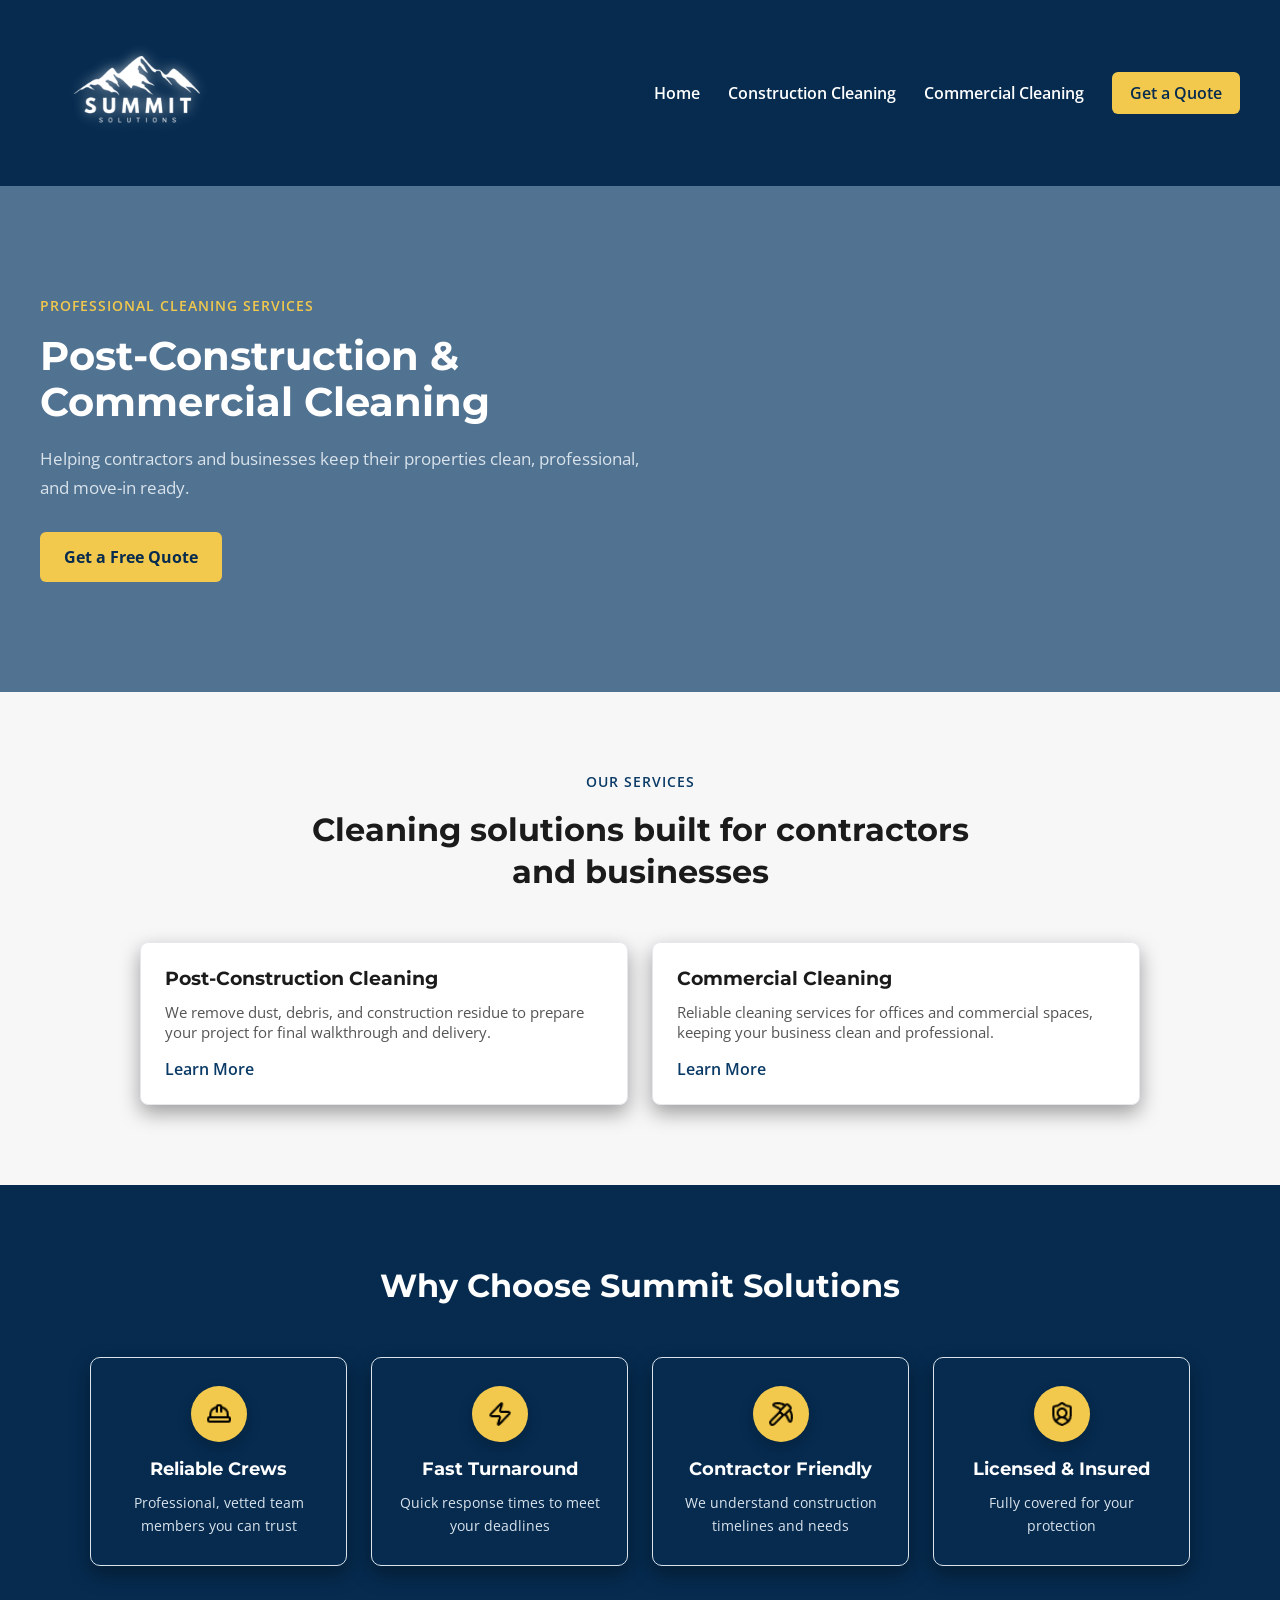
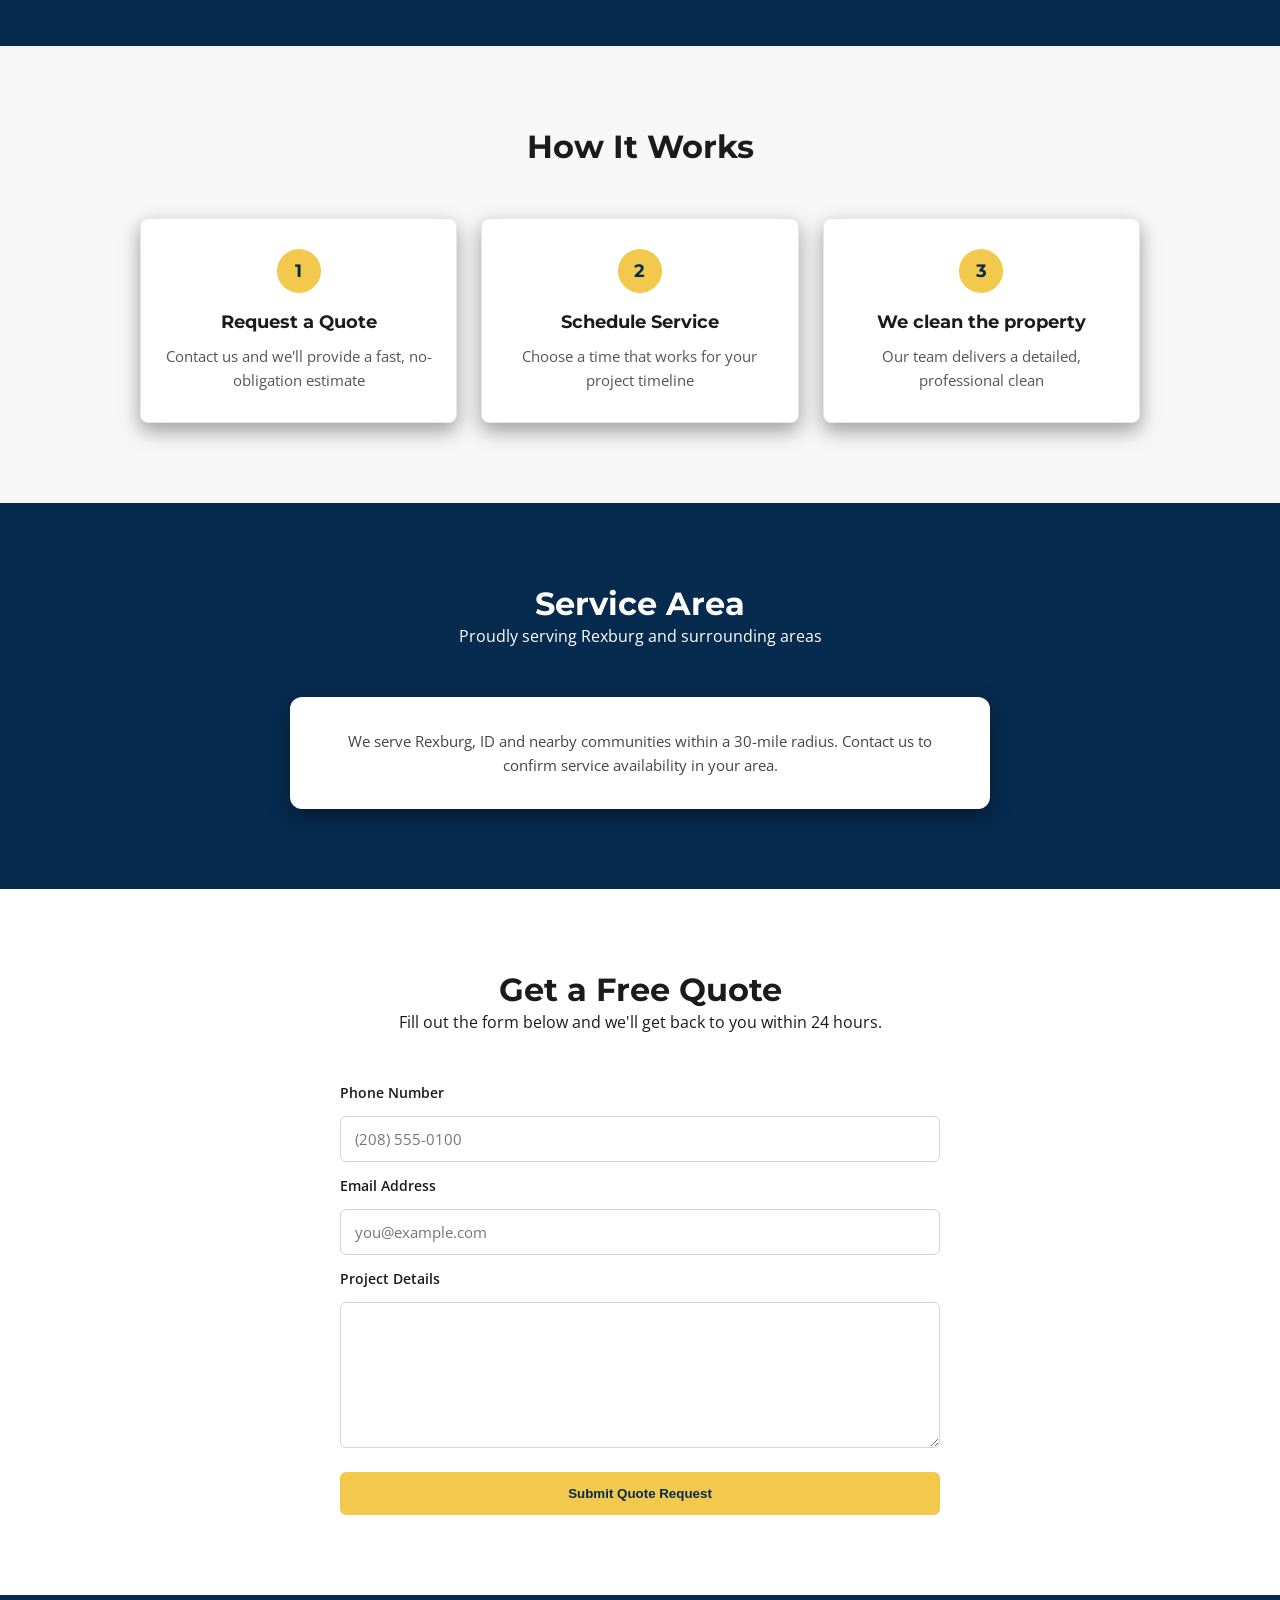
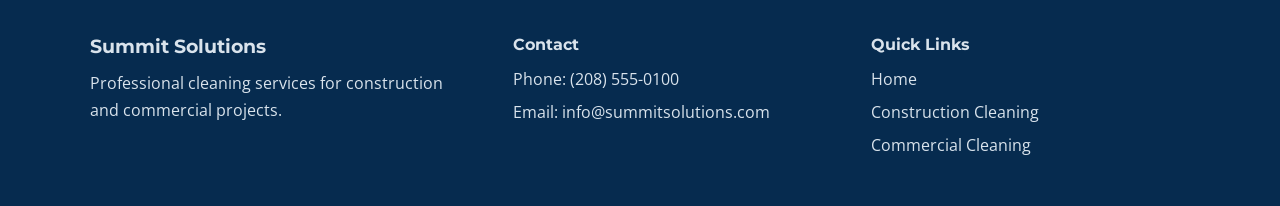
==== commit 192a521e: "added images & fixed html" ====
--- a/index.html
+++ b/index.html
@@ -13,7 +13,7 @@
   <link rel="stylesheet" href="styles.css" />
 </head>
 
-<body>
+<body class="home">
   <header class="site-header">
     <div class="nav">
       <a href="index.html" class="logo">
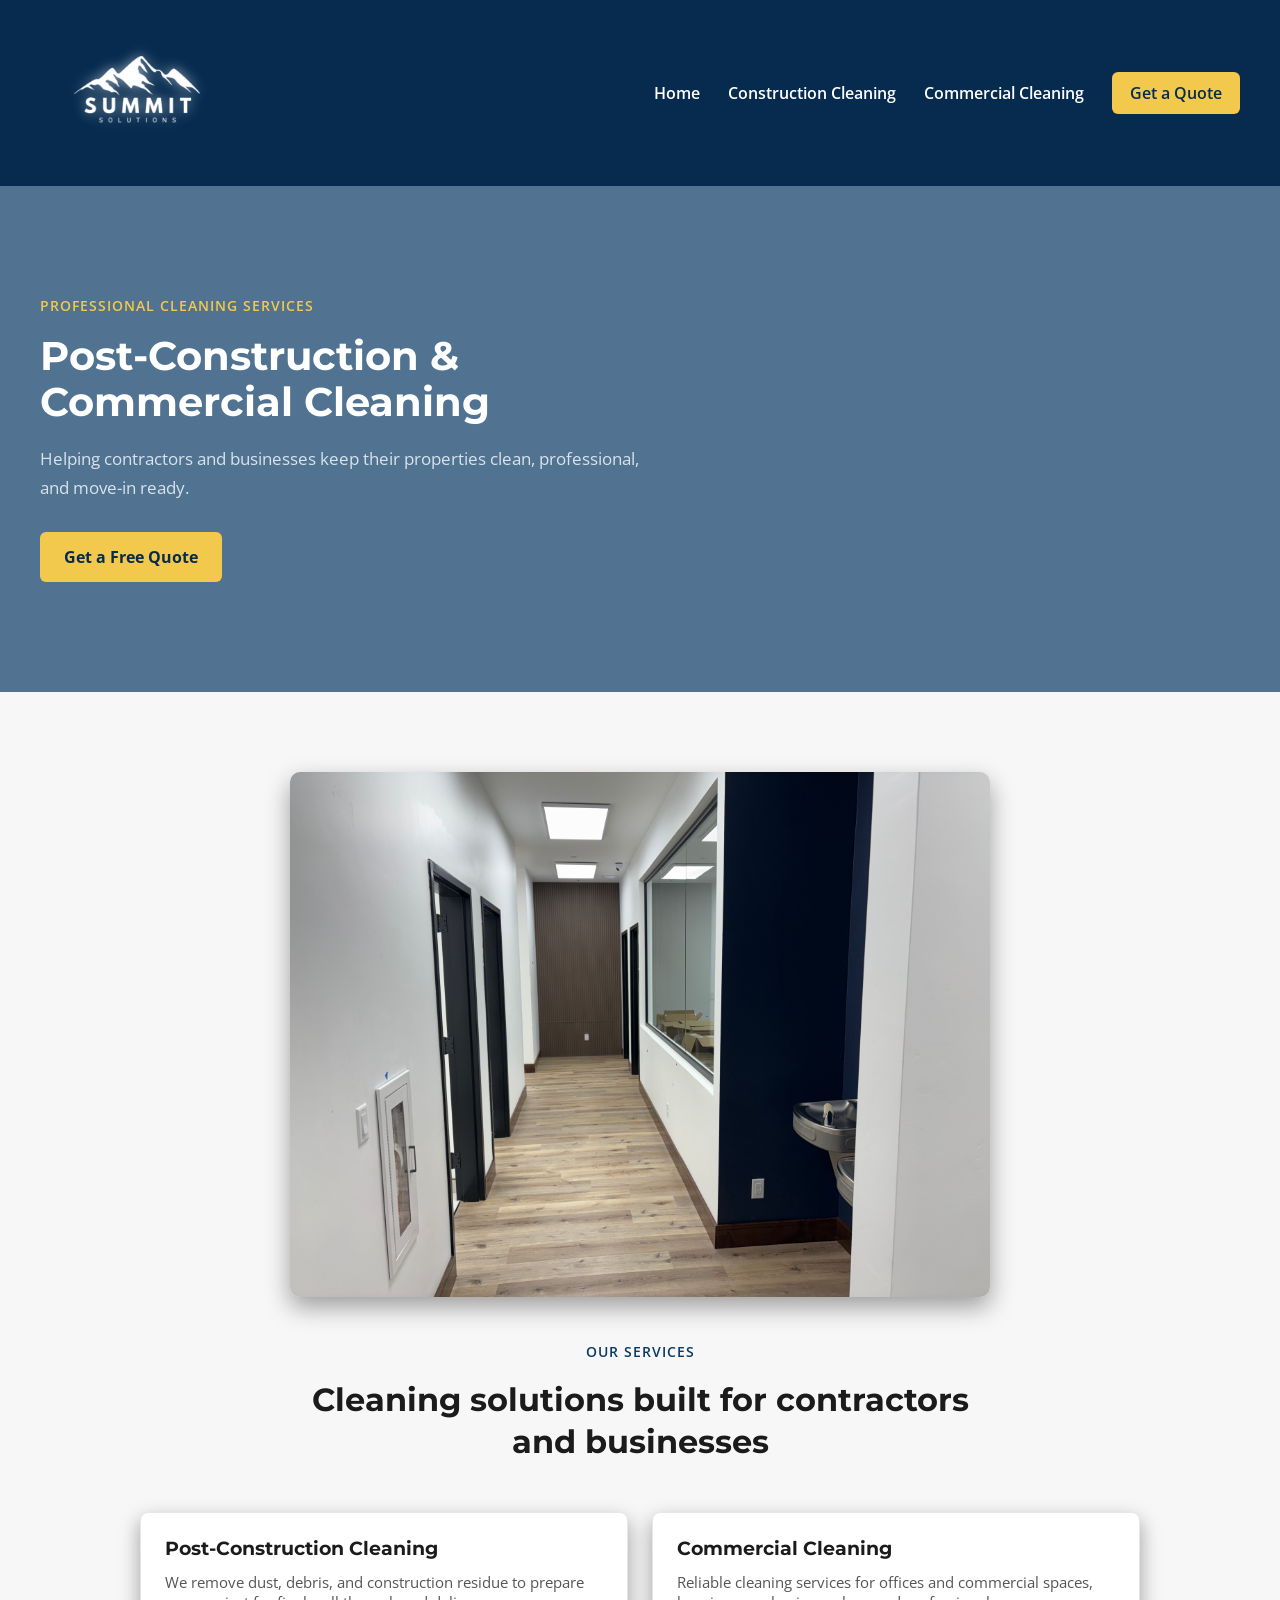
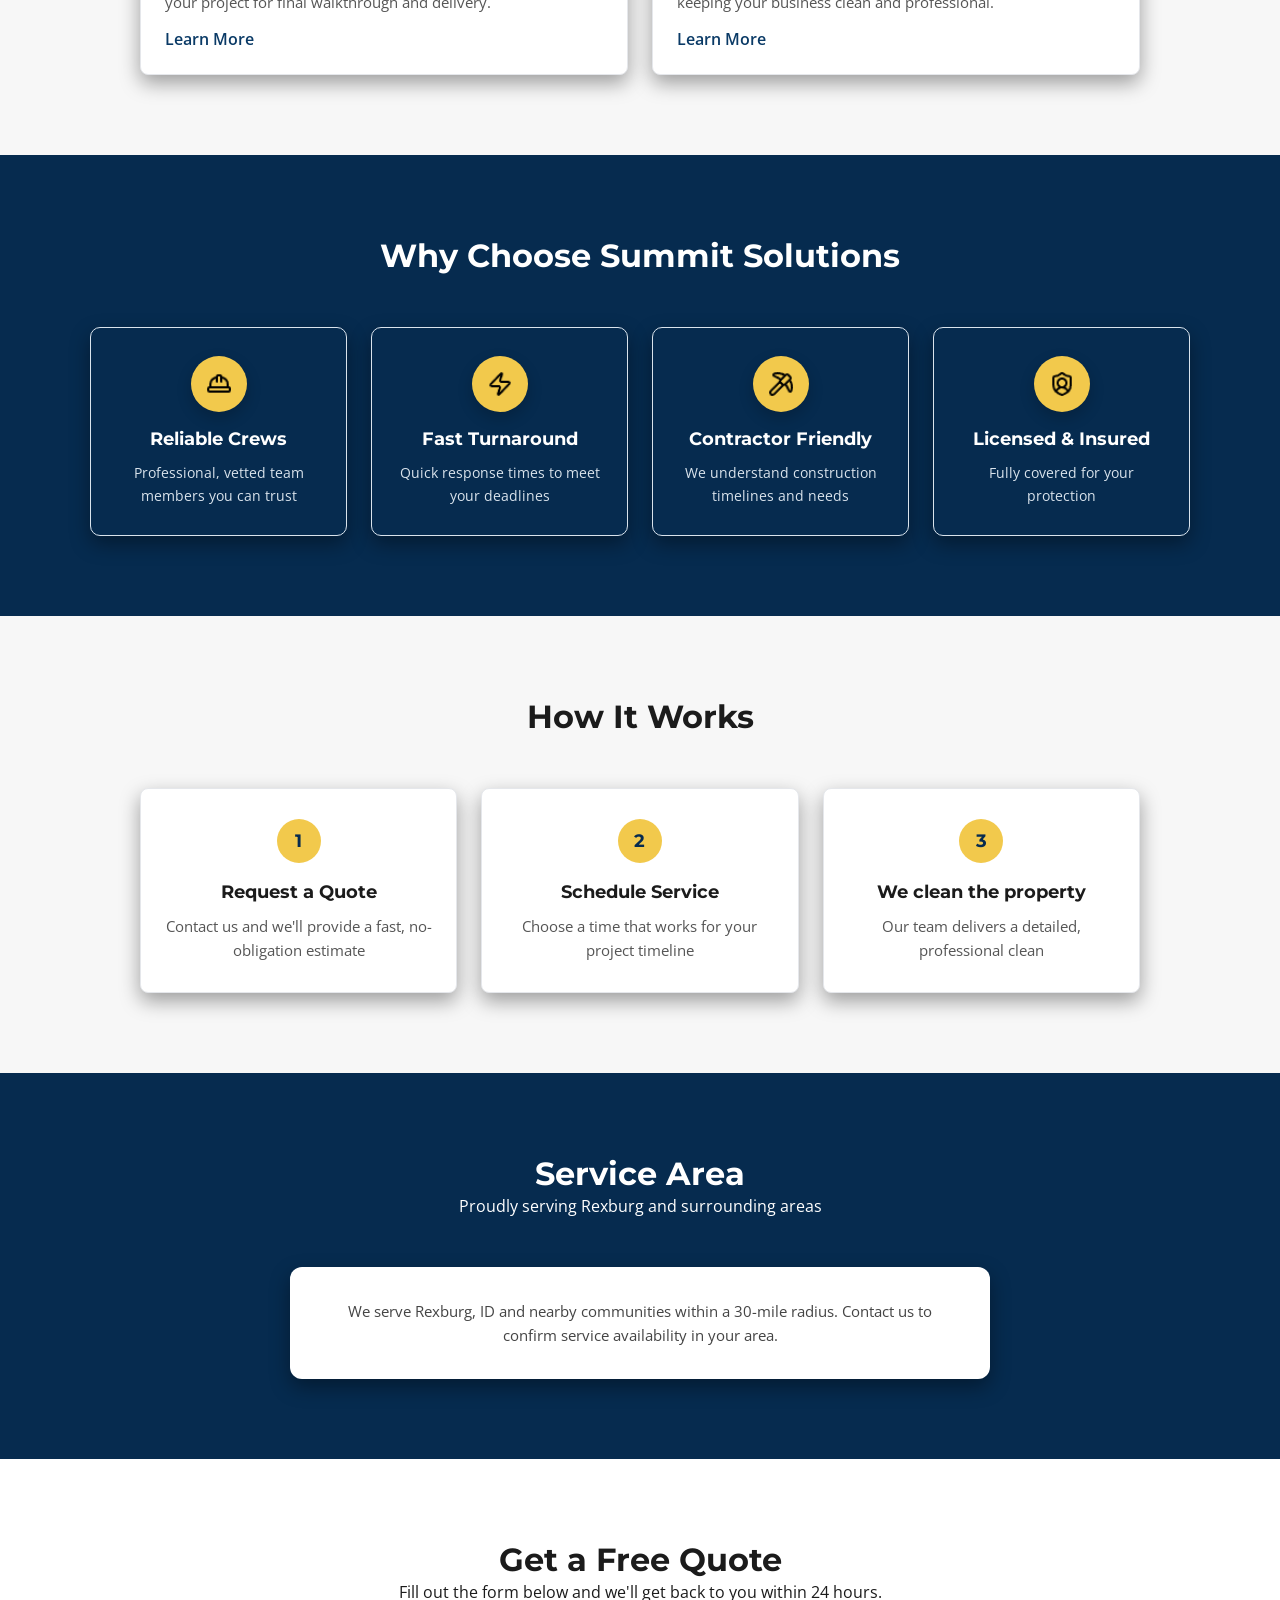
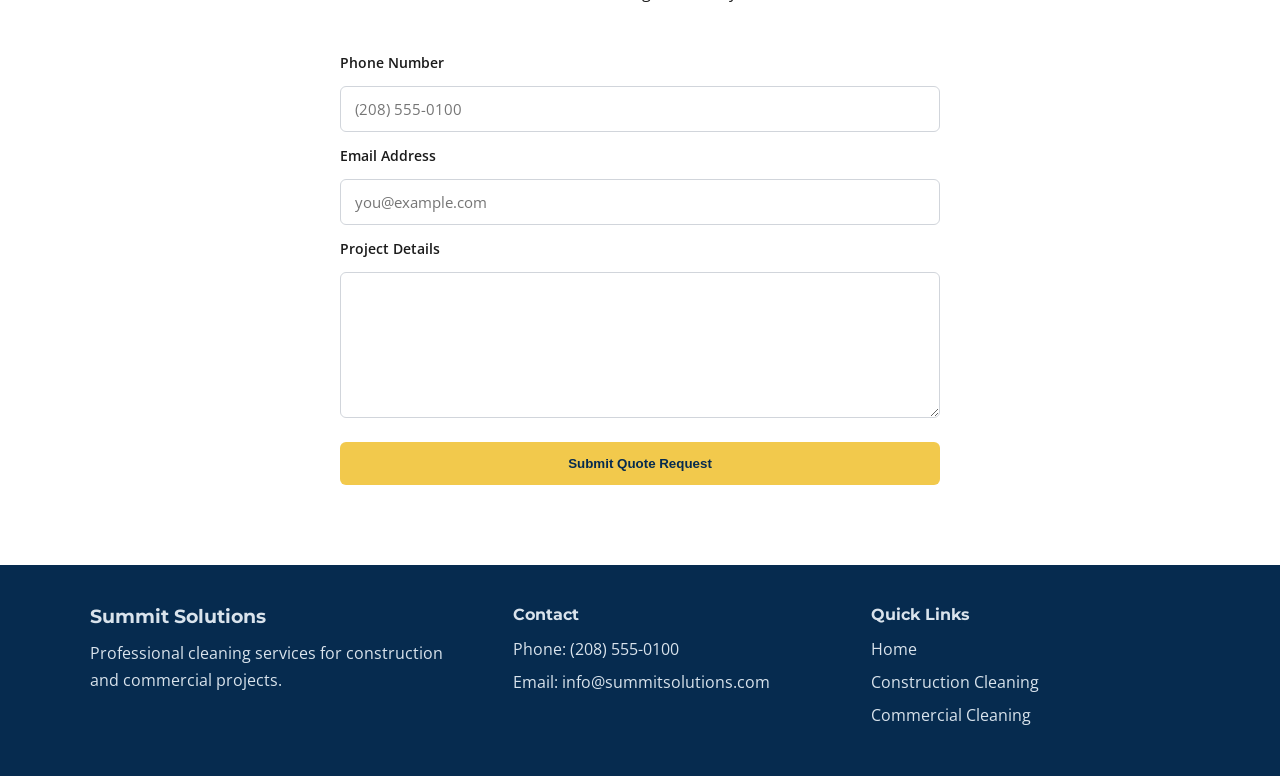
==== commit 4d0cd9be: "fixed image links" ====
--- a/index.html
+++ b/index.html
@@ -17,7 +17,7 @@
   <header class="site-header">
     <div class="nav">
       <a href="index.html" class="logo">
-        <img src="images/logo-small.png" alt="Summit Solutions Logo"/>
+        <img src="images/logo-small.png" alt="Summit Solutions Logo" />
       </a>
 
       <nav class="nav-links">
@@ -46,6 +46,9 @@
 
     <section class="services">
       <div class="section-head">
+        <div class="services-image">
+          <img src="images/IMG_0399.jpeg" alt="Clean commercial hallway">
+        </div>
         <p class="label">Our Services</p>
         <h2>Cleaning solutions built for contractors and businesses</h2>
       </div>
@@ -170,7 +173,7 @@
         </button>
       </form>
     </section>
-  
+
   </main>
   <footer class="footer">
     <div class="footer-grid">
